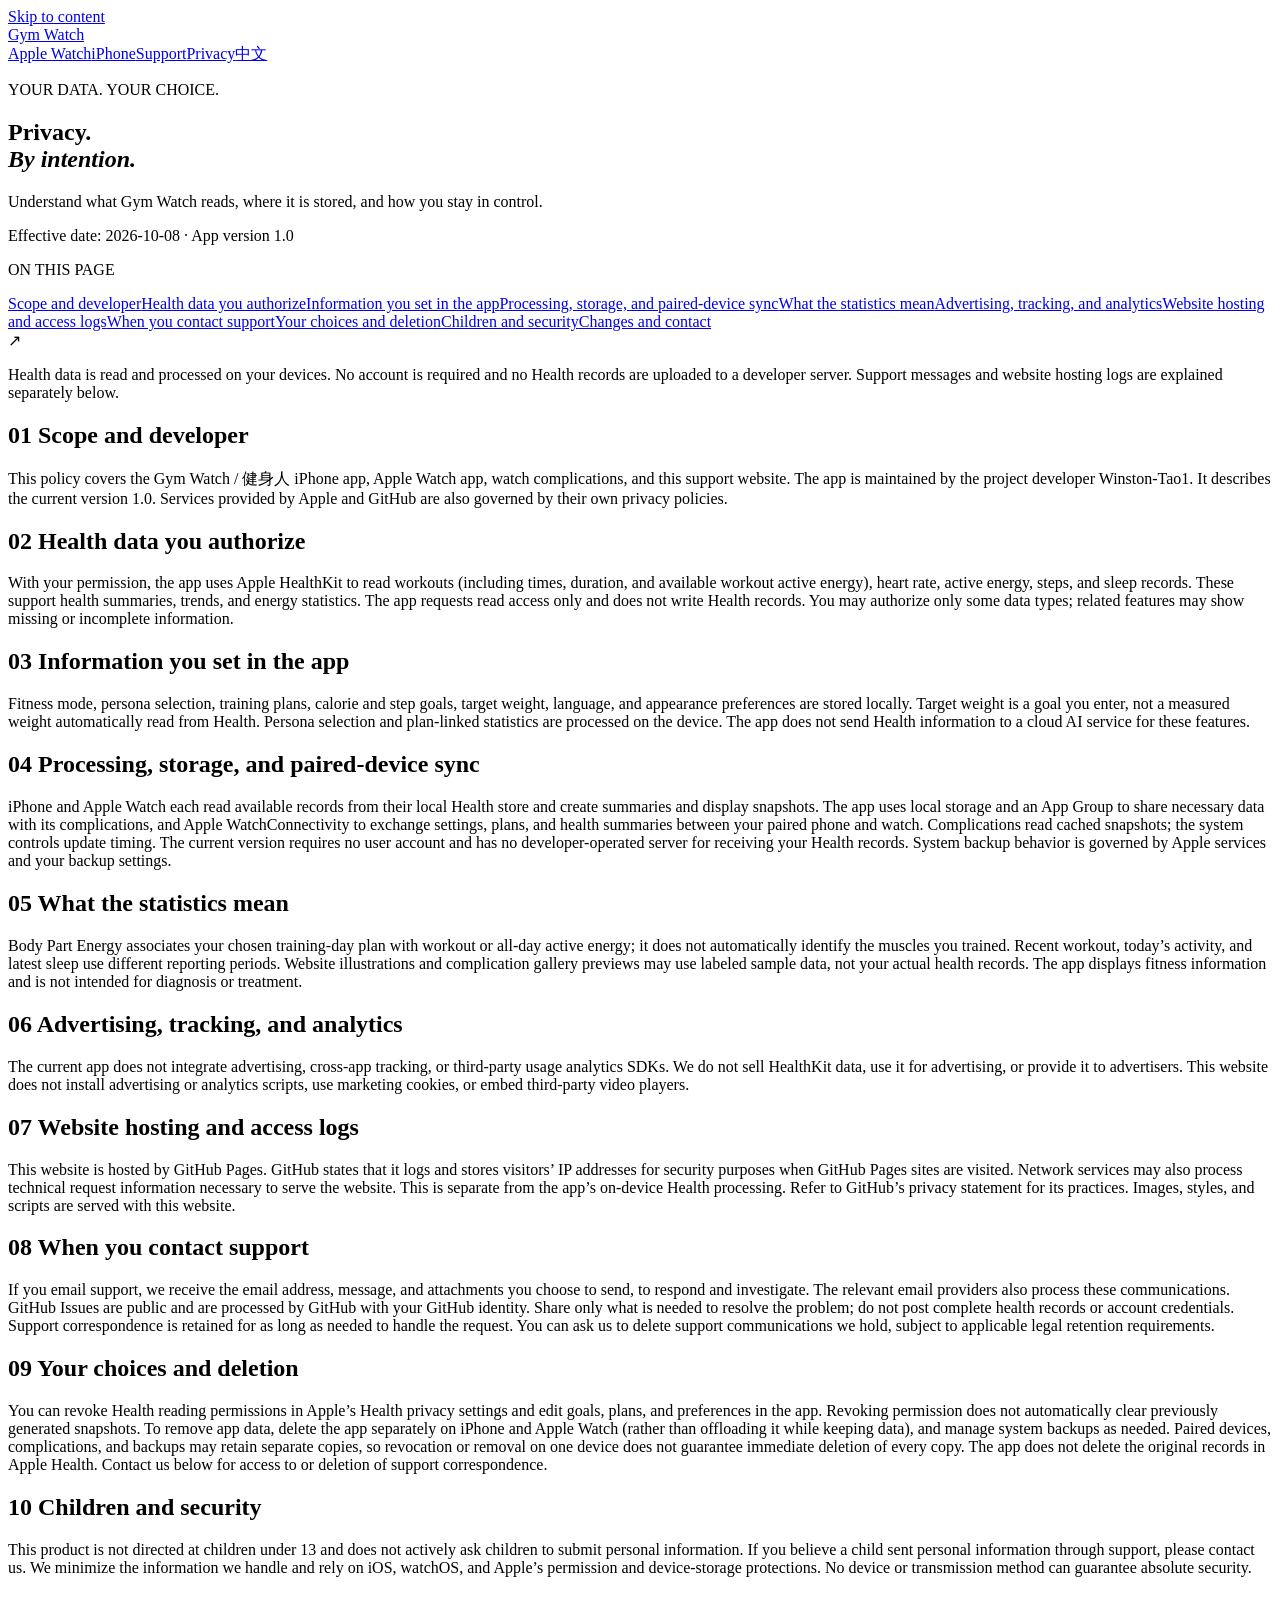
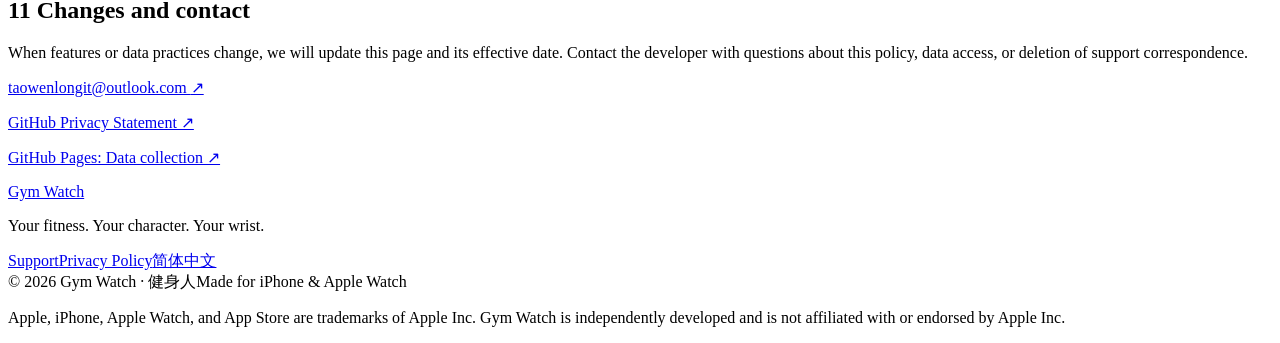
==== privacy/index.html @ c0c01e94 "Build bilingual Gym Watch product, support and privacy website" ====
<!doctype html>
<html lang="en"><head><meta charset="utf-8"><meta name="viewport" content="width=device-width,initial-scale=1"><meta name="theme-color" content="#080c10"><title>Privacy Policy · Gym Watch</title><meta name="description" content="Fitness personas, watch complications, and personal training plans. Made for iPhone and Apple Watch."><link rel="icon" href="/gymwatch-support/assets/icon.webp"><link rel="apple-touch-icon" href="/gymwatch-support/assets/icon.webp"><link rel="canonical" href="https://winston-tao1.github.io/gymwatch-support/privacy/"><link rel="alternate" hreflang="en" href="https://winston-tao1.github.io/gymwatch-support/privacy/"><link rel="alternate" hreflang="zh-Hans" href="https://winston-tao1.github.io/gymwatch-support/zh/privacy/"><link rel="alternate" hreflang="x-default" href="https://winston-tao1.github.io/gymwatch-support/privacy/"><meta property="og:title" content="Privacy Policy · Gym Watch"><meta property="og:description" content="Fitness personas, watch complications, and personal training plans. Made for iPhone and Apple Watch."><meta property="og:type" content="website"><meta property="og:url" content="https://winston-tao1.github.io/gymwatch-support/privacy/"><meta property="og:image" content="https://winston-tao1.github.io/gymwatch-support/assets/icon.webp"><meta name="twitter:card" content="summary"><link rel="stylesheet" href="/gymwatch-support/assets/site.css"><script defer src="/gymwatch-support/assets/site.js"></script></head>
<body class="document-page"><a class="skip" href="#main">Skip to content</a>
<header class="site-header"><div class="nav-wrap"><a class="brand" href="/gymwatch-support/"><img src="/gymwatch-support/assets/icon.webp" alt="" class="" loading="eager" decoding="async"><span>Gym Watch</span></a><nav aria-label="Main navigation"><a class="product-nav" href="/gymwatch-support/#watch">Apple Watch</a><a class="product-nav" href="/gymwatch-support/#iphone">iPhone</a><a href="/gymwatch-support/support/">Support</a><a href="/gymwatch-support/privacy/">Privacy</a><a class="language" href="/gymwatch-support/zh/privacy/" lang="zh-Hans" aria-label="切换至简体中文">中文</a></nav></div></header>
<main id="main"><section class="document-hero section"><p class="eyebrow">YOUR DATA. YOUR CHOICE.</p><h1>Privacy.<br><em>By intention.</em></h1><p class="lead">Understand what Gym Watch reads, where it is stored, and how you stay in control.</p><p class="policy-date">Effective date: 2026-10-08 · App version 1.0</p></section><section class="section policy-layout"><aside><p class="eyebrow">ON THIS PAGE</p><a href="#policy-1">Scope and developer</a><a href="#policy-2">Health data you authorize</a><a href="#policy-3">Information you set in the app</a><a href="#policy-4">Processing, storage, and paired-device sync</a><a href="#policy-5">What the statistics mean</a><a href="#policy-6">Advertising, tracking, and analytics</a><a href="#policy-7">Website hosting and access logs</a><a href="#policy-8">When you contact support</a><a href="#policy-9">Your choices and deletion</a><a href="#policy-10">Children and security</a><a href="#policy-11">Changes and contact</a></aside><article class="policy"><div class="policy-summary"><span>↗</span><p>Health data is read and processed on your devices. No account is required and no Health records are uploaded to a developer server. Support messages and website hosting logs are explained separately below.</p></div><section id="policy-1"><h2><span>01</span> Scope and developer</h2><p>This policy covers the Gym Watch / 健身人 iPhone app, Apple Watch app, watch complications, and this support website. The app is maintained by the project developer Winston-Tao1. It describes the current version 1.0. Services provided by Apple and GitHub are also governed by their own privacy policies.</p></section><section id="policy-2"><h2><span>02</span> Health data you authorize</h2><p>With your permission, the app uses Apple HealthKit to read workouts (including times, duration, and available workout active energy), heart rate, active energy, steps, and sleep records. These support health summaries, trends, and energy statistics. The app requests read access only and does not write Health records. You may authorize only some data types; related features may show missing or incomplete information.</p></section><section id="policy-3"><h2><span>03</span> Information you set in the app</h2><p>Fitness mode, persona selection, training plans, calorie and step goals, target weight, language, and appearance preferences are stored locally. Target weight is a goal you enter, not a measured weight automatically read from Health. Persona selection and plan-linked statistics are processed on the device. The app does not send Health information to a cloud AI service for these features.</p></section><section id="policy-4"><h2><span>04</span> Processing, storage, and paired-device sync</h2><p>iPhone and Apple Watch each read available records from their local Health store and create summaries and display snapshots. The app uses local storage and an App Group to share necessary data with its complications, and Apple WatchConnectivity to exchange settings, plans, and health summaries between your paired phone and watch. Complications read cached snapshots; the system controls update timing. The current version requires no user account and has no developer-operated server for receiving your Health records. System backup behavior is governed by Apple services and your backup settings.</p></section><section id="policy-5"><h2><span>05</span> What the statistics mean</h2><p>Body Part Energy associates your chosen training-day plan with workout or all-day active energy; it does not automatically identify the muscles you trained. Recent workout, today’s activity, and latest sleep use different reporting periods. Website illustrations and complication gallery previews may use labeled sample data, not your actual health records. The app displays fitness information and is not intended for diagnosis or treatment.</p></section><section id="policy-6"><h2><span>06</span> Advertising, tracking, and analytics</h2><p>The current app does not integrate advertising, cross-app tracking, or third-party usage analytics SDKs. We do not sell HealthKit data, use it for advertising, or provide it to advertisers. This website does not install advertising or analytics scripts, use marketing cookies, or embed third-party video players.</p></section><section id="policy-7"><h2><span>07</span> Website hosting and access logs</h2><p>This website is hosted by GitHub Pages. GitHub states that it logs and stores visitors’ IP addresses for security purposes when GitHub Pages sites are visited. Network services may also process technical request information necessary to serve the website. This is separate from the app’s on-device Health processing. Refer to GitHub’s privacy statement for its practices. Images, styles, and scripts are served with this website.</p></section><section id="policy-8"><h2><span>08</span> When you contact support</h2><p>If you email support, we receive the email address, message, and attachments you choose to send, to respond and investigate. The relevant email providers also process these communications. GitHub Issues are public and are processed by GitHub with your GitHub identity. Share only what is needed to resolve the problem; do not post complete health records or account credentials. Support correspondence is retained for as long as needed to handle the request. You can ask us to delete support communications we hold, subject to applicable legal retention requirements.</p></section><section id="policy-9"><h2><span>09</span> Your choices and deletion</h2><p>You can revoke Health reading permissions in Apple’s Health privacy settings and edit goals, plans, and preferences in the app. Revoking permission does not automatically clear previously generated snapshots. To remove app data, delete the app separately on iPhone and Apple Watch (rather than offloading it while keeping data), and manage system backups as needed. Paired devices, complications, and backups may retain separate copies, so revocation or removal on one device does not guarantee immediate deletion of every copy. The app does not delete the original records in Apple Health. Contact us below for access to or deletion of support correspondence.</p></section><section id="policy-10"><h2><span>10</span> Children and security</h2><p>This product is not directed at children under 13 and does not actively ask children to submit personal information. If you believe a child sent personal information through support, please contact us. We minimize the information we handle and rely on iOS, watchOS, and Apple’s permission and device-storage protections. No device or transmission method can guarantee absolute security.</p></section><section id="policy-11"><h2><span>11</span> Changes and contact</h2><p>When features or data practices change, we will update this page and its effective date. Contact the developer with questions about this policy, data access, or deletion of support correspondence.</p></section><div class="policy-contact"><a class="button primary" href="mailto:taowenlongit@outlook.com">taowenlongit@outlook.com <span aria-hidden="true">↗</span></a><p><a href="https://docs.github.com/en/site-policy/privacy-policies/github-general-privacy-statement">GitHub Privacy Statement ↗</a></p><p><a href="https://docs.github.com/en/pages/getting-started-with-github-pages/what-is-github-pages#data-collection">GitHub Pages: Data collection ↗</a></p></div></article></section></main>
<footer><div class="footer-top"><a class="brand" href="/gymwatch-support/"><img src="/gymwatch-support/assets/icon.webp" alt="" class="" loading="lazy" decoding="async"><span>Gym Watch</span></a><p>Your fitness. Your character. Your wrist.</p><div><a href="/gymwatch-support/support/">Support</a><a href="/gymwatch-support/privacy/">Privacy Policy</a><a href="/gymwatch-support/zh/privacy/">简体中文</a></div></div><div class="footer-bottom"><span>© 2026 Gym Watch · 健身人</span><span>Made for iPhone & Apple Watch</span></div><p class="trademark">Apple, iPhone, Apple Watch, and App Store are trademarks of Apple Inc. Gym Watch is independently developed and is not affiliated with or endorsed by Apple Inc.</p></footer></body></html>
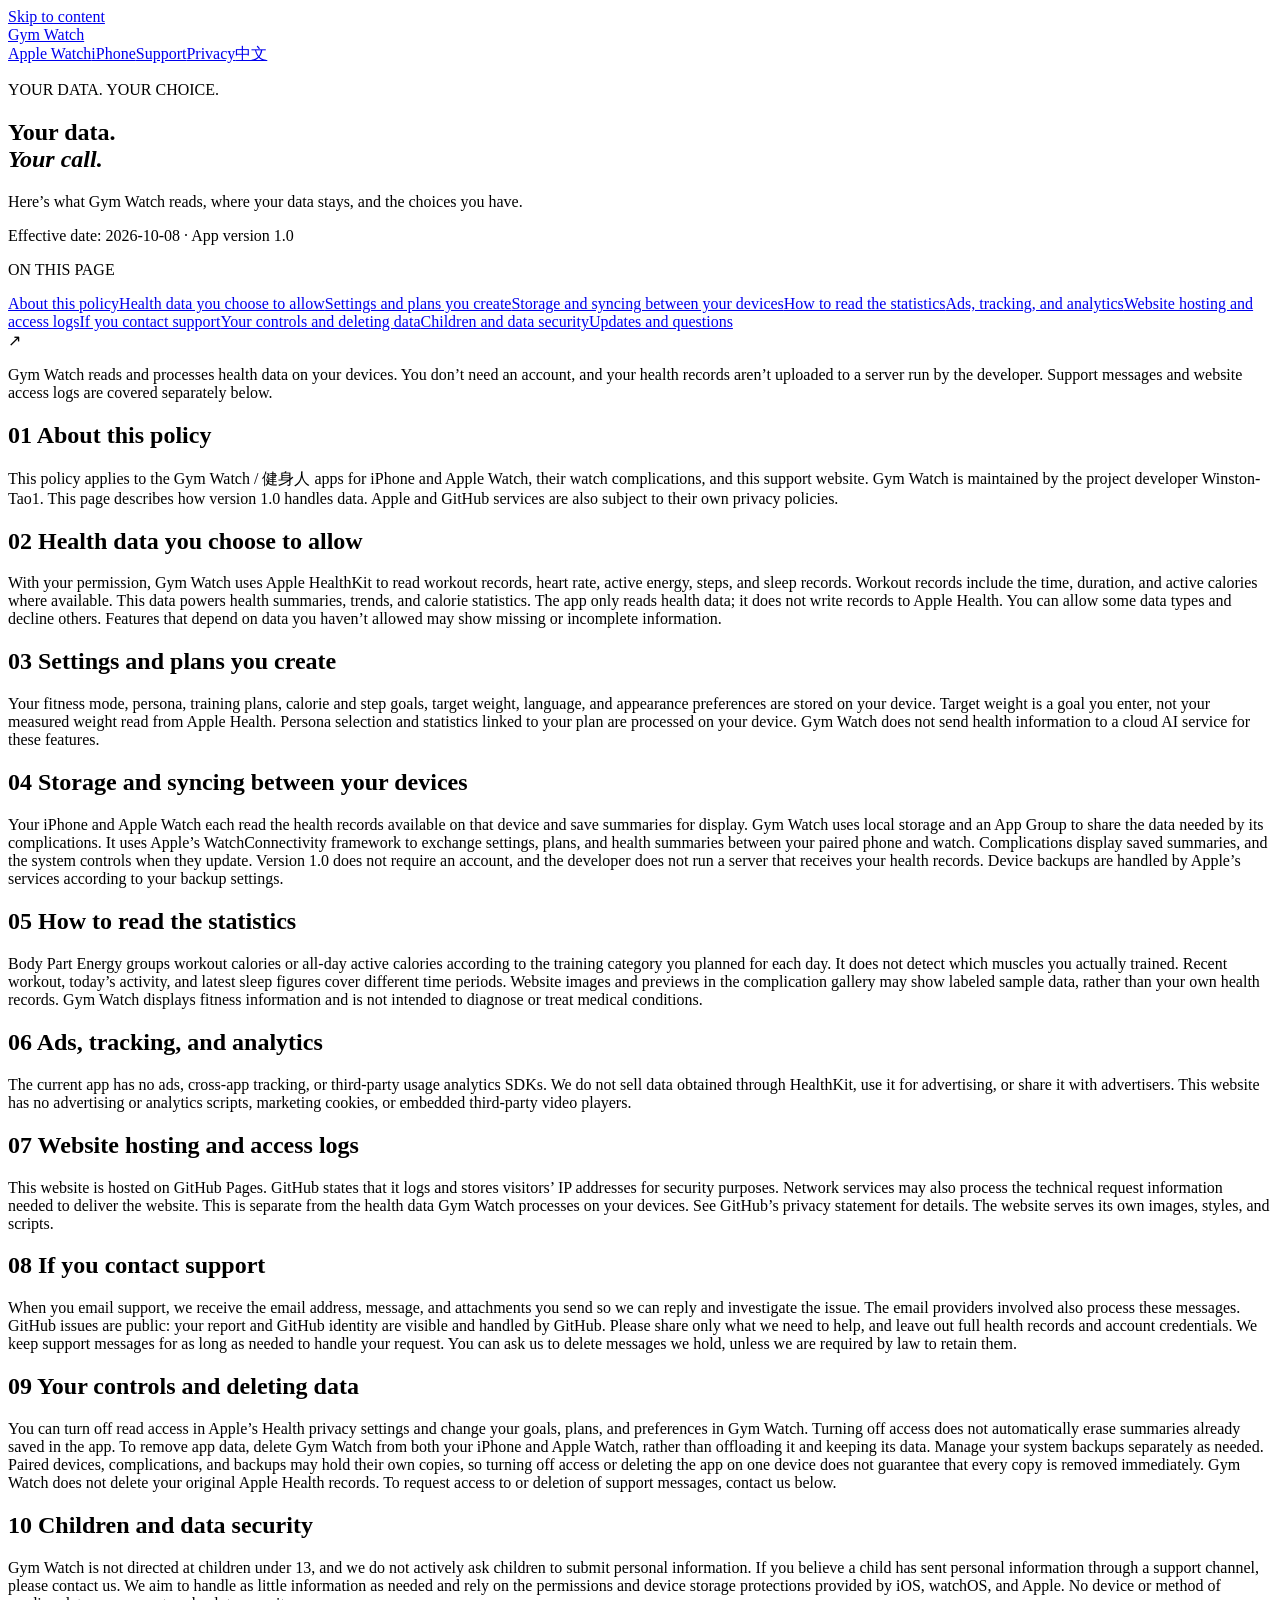
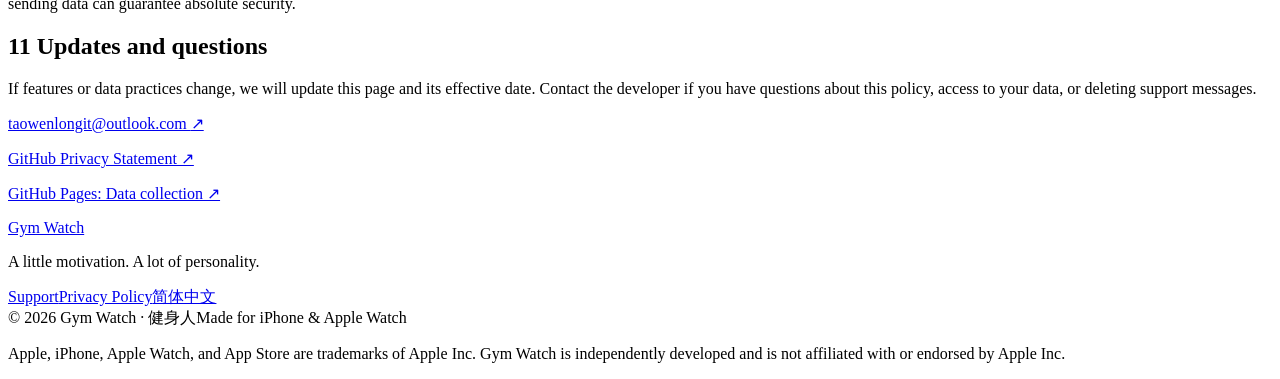
==== commit 7f7fbf1d: "Polish English website copy and simplify Chinese hero title" ====
--- a/privacy/index.html
+++ b/privacy/index.html
@@ -1,6 +1,6 @@
 <!doctype html>
-<html lang="en"><head><meta charset="utf-8"><meta name="viewport" content="width=device-width,initial-scale=1"><meta name="theme-color" content="#080c10"><title>Privacy Policy · Gym Watch</title><meta name="description" content="Fitness personas, watch complications, and personal training plans. Made for iPhone and Apple Watch."><link rel="icon" href="/gymwatch-support/assets/icon.webp"><link rel="apple-touch-icon" href="/gymwatch-support/assets/icon.webp"><link rel="canonical" href="https://winston-tao1.github.io/gymwatch-support/privacy/"><link rel="alternate" hreflang="en" href="https://winston-tao1.github.io/gymwatch-support/privacy/"><link rel="alternate" hreflang="zh-Hans" href="https://winston-tao1.github.io/gymwatch-support/zh/privacy/"><link rel="alternate" hreflang="x-default" href="https://winston-tao1.github.io/gymwatch-support/privacy/"><meta property="og:title" content="Privacy Policy · Gym Watch"><meta property="og:description" content="Fitness personas, watch complications, and personal training plans. Made for iPhone and Apple Watch."><meta property="og:type" content="website"><meta property="og:url" content="https://winston-tao1.github.io/gymwatch-support/privacy/"><meta property="og:image" content="https://winston-tao1.github.io/gymwatch-support/assets/icon.webp"><meta name="twitter:card" content="summary"><link rel="stylesheet" href="/gymwatch-support/assets/site.css"><script defer src="/gymwatch-support/assets/site.js"></script></head>
+<html lang="en"><head><meta charset="utf-8"><meta name="viewport" content="width=device-width,initial-scale=1"><meta name="theme-color" content="#080c10"><title>Privacy Policy · Gym Watch</title><meta name="description" content="Give your fitness some personality. Customize your Apple Watch face, plan your workouts, and explore your progress with Gym Watch for iPhone and Apple Watch."><link rel="icon" href="/gymwatch-support/assets/icon.webp"><link rel="apple-touch-icon" href="/gymwatch-support/assets/icon.webp"><link rel="canonical" href="https://winston-tao1.github.io/gymwatch-support/privacy/"><link rel="alternate" hreflang="en" href="https://winston-tao1.github.io/gymwatch-support/privacy/"><link rel="alternate" hreflang="zh-Hans" href="https://winston-tao1.github.io/gymwatch-support/zh/privacy/"><link rel="alternate" hreflang="x-default" href="https://winston-tao1.github.io/gymwatch-support/privacy/"><meta property="og:title" content="Privacy Policy · Gym Watch"><meta property="og:description" content="Give your fitness some personality. Customize your Apple Watch face, plan your workouts, and explore your progress with Gym Watch for iPhone and Apple Watch."><meta property="og:type" content="website"><meta property="og:url" content="https://winston-tao1.github.io/gymwatch-support/privacy/"><meta property="og:image" content="https://winston-tao1.github.io/gymwatch-support/assets/icon.webp"><meta name="twitter:card" content="summary"><link rel="stylesheet" href="/gymwatch-support/assets/site.css?v=420375645e"><script defer src="/gymwatch-support/assets/site.js"></script></head>
 <body class="document-page"><a class="skip" href="#main">Skip to content</a>
-<header class="site-header"><div class="nav-wrap"><a class="brand" href="/gymwatch-support/"><img src="/gymwatch-support/assets/icon.webp" alt="" class="" loading="eager" decoding="async"><span>Gym Watch</span></a><nav aria-label="Main navigation"><a class="product-nav" href="/gymwatch-support/#watch">Apple Watch</a><a class="product-nav" href="/gymwatch-support/#iphone">iPhone</a><a href="/gymwatch-support/support/">Support</a><a href="/gymwatch-support/privacy/">Privacy</a><a class="language" href="/gymwatch-support/zh/privacy/" lang="zh-Hans" aria-label="切换至简体中文">中文</a></nav></div></header>
-<main id="main"><section class="document-hero section"><p class="eyebrow">YOUR DATA. YOUR CHOICE.</p><h1>Privacy.<br><em>By intention.</em></h1><p class="lead">Understand what Gym Watch reads, where it is stored, and how you stay in control.</p><p class="policy-date">Effective date: 2026-10-08 · App version 1.0</p></section><section class="section policy-layout"><aside><p class="eyebrow">ON THIS PAGE</p><a href="#policy-1">Scope and developer</a><a href="#policy-2">Health data you authorize</a><a href="#policy-3">Information you set in the app</a><a href="#policy-4">Processing, storage, and paired-device sync</a><a href="#policy-5">What the statistics mean</a><a href="#policy-6">Advertising, tracking, and analytics</a><a href="#policy-7">Website hosting and access logs</a><a href="#policy-8">When you contact support</a><a href="#policy-9">Your choices and deletion</a><a href="#policy-10">Children and security</a><a href="#policy-11">Changes and contact</a></aside><article class="policy"><div class="policy-summary"><span>↗</span><p>Health data is read and processed on your devices. No account is required and no Health records are uploaded to a developer server. Support messages and website hosting logs are explained separately below.</p></div><section id="policy-1"><h2><span>01</span> Scope and developer</h2><p>This policy covers the Gym Watch / 健身人 iPhone app, Apple Watch app, watch complications, and this support website. The app is maintained by the project developer Winston-Tao1. It describes the current version 1.0. Services provided by Apple and GitHub are also governed by their own privacy policies.</p></section><section id="policy-2"><h2><span>02</span> Health data you authorize</h2><p>With your permission, the app uses Apple HealthKit to read workouts (including times, duration, and available workout active energy), heart rate, active energy, steps, and sleep records. These support health summaries, trends, and energy statistics. The app requests read access only and does not write Health records. You may authorize only some data types; related features may show missing or incomplete information.</p></section><section id="policy-3"><h2><span>03</span> Information you set in the app</h2><p>Fitness mode, persona selection, training plans, calorie and step goals, target weight, language, and appearance preferences are stored locally. Target weight is a goal you enter, not a measured weight automatically read from Health. Persona selection and plan-linked statistics are processed on the device. The app does not send Health information to a cloud AI service for these features.</p></section><section id="policy-4"><h2><span>04</span> Processing, storage, and paired-device sync</h2><p>iPhone and Apple Watch each read available records from their local Health store and create summaries and display snapshots. The app uses local storage and an App Group to share necessary data with its complications, and Apple WatchConnectivity to exchange settings, plans, and health summaries between your paired phone and watch. Complications read cached snapshots; the system controls update timing. The current version requires no user account and has no developer-operated server for receiving your Health records. System backup behavior is governed by Apple services and your backup settings.</p></section><section id="policy-5"><h2><span>05</span> What the statistics mean</h2><p>Body Part Energy associates your chosen training-day plan with workout or all-day active energy; it does not automatically identify the muscles you trained. Recent workout, today’s activity, and latest sleep use different reporting periods. Website illustrations and complication gallery previews may use labeled sample data, not your actual health records. The app displays fitness information and is not intended for diagnosis or treatment.</p></section><section id="policy-6"><h2><span>06</span> Advertising, tracking, and analytics</h2><p>The current app does not integrate advertising, cross-app tracking, or third-party usage analytics SDKs. We do not sell HealthKit data, use it for advertising, or provide it to advertisers. This website does not install advertising or analytics scripts, use marketing cookies, or embed third-party video players.</p></section><section id="policy-7"><h2><span>07</span> Website hosting and access logs</h2><p>This website is hosted by GitHub Pages. GitHub states that it logs and stores visitors’ IP addresses for security purposes when GitHub Pages sites are visited. Network services may also process technical request information necessary to serve the website. This is separate from the app’s on-device Health processing. Refer to GitHub’s privacy statement for its practices. Images, styles, and scripts are served with this website.</p></section><section id="policy-8"><h2><span>08</span> When you contact support</h2><p>If you email support, we receive the email address, message, and attachments you choose to send, to respond and investigate. The relevant email providers also process these communications. GitHub Issues are public and are processed by GitHub with your GitHub identity. Share only what is needed to resolve the problem; do not post complete health records or account credentials. Support correspondence is retained for as long as needed to handle the request. You can ask us to delete support communications we hold, subject to applicable legal retention requirements.</p></section><section id="policy-9"><h2><span>09</span> Your choices and deletion</h2><p>You can revoke Health reading permissions in Apple’s Health privacy settings and edit goals, plans, and preferences in the app. Revoking permission does not automatically clear previously generated snapshots. To remove app data, delete the app separately on iPhone and Apple Watch (rather than offloading it while keeping data), and manage system backups as needed. Paired devices, complications, and backups may retain separate copies, so revocation or removal on one device does not guarantee immediate deletion of every copy. The app does not delete the original records in Apple Health. Contact us below for access to or deletion of support correspondence.</p></section><section id="policy-10"><h2><span>10</span> Children and security</h2><p>This product is not directed at children under 13 and does not actively ask children to submit personal information. If you believe a child sent personal information through support, please contact us. We minimize the information we handle and rely on iOS, watchOS, and Apple’s permission and device-storage protections. No device or transmission method can guarantee absolute security.</p></section><section id="policy-11"><h2><span>11</span> Changes and contact</h2><p>When features or data practices change, we will update this page and its effective date. Contact the developer with questions about this policy, data access, or deletion of support correspondence.</p></section><div class="policy-contact"><a class="button primary" href="mailto:taowenlongit@outlook.com">taowenlongit@outlook.com <span aria-hidden="true">↗</span></a><p><a href="https://docs.github.com/en/site-policy/privacy-policies/github-general-privacy-statement">GitHub Privacy Statement ↗</a></p><p><a href="https://docs.github.com/en/pages/getting-started-with-github-pages/what-is-github-pages#data-collection">GitHub Pages: Data collection ↗</a></p></div></article></section></main>
-<footer><div class="footer-top"><a class="brand" href="/gymwatch-support/"><img src="/gymwatch-support/assets/icon.webp" alt="" class="" loading="lazy" decoding="async"><span>Gym Watch</span></a><p>Your fitness. Your character. Your wrist.</p><div><a href="/gymwatch-support/support/">Support</a><a href="/gymwatch-support/privacy/">Privacy Policy</a><a href="/gymwatch-support/zh/privacy/">简体中文</a></div></div><div class="footer-bottom"><span>© 2026 Gym Watch · 健身人</span><span>Made for iPhone & Apple Watch</span></div><p class="trademark">Apple, iPhone, Apple Watch, and App Store are trademarks of Apple Inc. Gym Watch is independently developed and is not affiliated with or endorsed by Apple Inc.</p></footer></body></html>+<header class="site-header"><div class="nav-wrap"><a class="brand" href="/gymwatch-support/"><img src="/gymwatch-support/assets/icon.webp?v=66f7e0c94d" alt="" class="" loading="eager" decoding="async"><span>Gym Watch</span></a><nav aria-label="Main navigation"><a class="product-nav" href="/gymwatch-support/#watch">Apple Watch</a><a class="product-nav" href="/gymwatch-support/#iphone">iPhone</a><a href="/gymwatch-support/support/">Support</a><a href="/gymwatch-support/privacy/">Privacy</a><a class="language" href="/gymwatch-support/zh/privacy/" lang="zh-Hans" aria-label="切换至简体中文">中文</a></nav></div></header>
+<main id="main"><section class="document-hero section"><p class="eyebrow">YOUR DATA. YOUR CHOICE.</p><h1>Your data.<br><em>Your call.</em></h1><p class="lead">Here’s what Gym Watch reads, where your data stays, and the choices you have.</p><p class="policy-date">Effective date: 2026-10-08 · App version 1.0</p></section><section class="section policy-layout"><aside><p class="eyebrow">ON THIS PAGE</p><a href="#policy-1">About this policy</a><a href="#policy-2">Health data you choose to allow</a><a href="#policy-3">Settings and plans you create</a><a href="#policy-4">Storage and syncing between your devices</a><a href="#policy-5">How to read the statistics</a><a href="#policy-6">Ads, tracking, and analytics</a><a href="#policy-7">Website hosting and access logs</a><a href="#policy-8">If you contact support</a><a href="#policy-9">Your controls and deleting data</a><a href="#policy-10">Children and data security</a><a href="#policy-11">Updates and questions</a></aside><article class="policy"><div class="policy-summary"><span>↗</span><p>Gym Watch reads and processes health data on your devices. You don’t need an account, and your health records aren’t uploaded to a server run by the developer. Support messages and website access logs are covered separately below.</p></div><section id="policy-1"><h2><span>01</span> About this policy</h2><p>This policy applies to the Gym Watch / 健身人 apps for iPhone and Apple Watch, their watch complications, and this support website. Gym Watch is maintained by the project developer Winston-Tao1. This page describes how version 1.0 handles data. Apple and GitHub services are also subject to their own privacy policies.</p></section><section id="policy-2"><h2><span>02</span> Health data you choose to allow</h2><p>With your permission, Gym Watch uses Apple HealthKit to read workout records, heart rate, active energy, steps, and sleep records. Workout records include the time, duration, and active calories where available. This data powers health summaries, trends, and calorie statistics. The app only reads health data; it does not write records to Apple Health. You can allow some data types and decline others. Features that depend on data you haven’t allowed may show missing or incomplete information.</p></section><section id="policy-3"><h2><span>03</span> Settings and plans you create</h2><p>Your fitness mode, persona, training plans, calorie and step goals, target weight, language, and appearance preferences are stored on your device. Target weight is a goal you enter, not your measured weight read from Apple Health. Persona selection and statistics linked to your plan are processed on your device. Gym Watch does not send health information to a cloud AI service for these features.</p></section><section id="policy-4"><h2><span>04</span> Storage and syncing between your devices</h2><p>Your iPhone and Apple Watch each read the health records available on that device and save summaries for display. Gym Watch uses local storage and an App Group to share the data needed by its complications. It uses Apple’s WatchConnectivity framework to exchange settings, plans, and health summaries between your paired phone and watch. Complications display saved summaries, and the system controls when they update. Version 1.0 does not require an account, and the developer does not run a server that receives your health records. Device backups are handled by Apple’s services according to your backup settings.</p></section><section id="policy-5"><h2><span>05</span> How to read the statistics</h2><p>Body Part Energy groups workout calories or all-day active calories according to the training category you planned for each day. It does not detect which muscles you actually trained. Recent workout, today’s activity, and latest sleep figures cover different time periods. Website images and previews in the complication gallery may show labeled sample data, rather than your own health records. Gym Watch displays fitness information and is not intended to diagnose or treat medical conditions.</p></section><section id="policy-6"><h2><span>06</span> Ads, tracking, and analytics</h2><p>The current app has no ads, cross-app tracking, or third-party usage analytics SDKs. We do not sell data obtained through HealthKit, use it for advertising, or share it with advertisers. This website has no advertising or analytics scripts, marketing cookies, or embedded third-party video players.</p></section><section id="policy-7"><h2><span>07</span> Website hosting and access logs</h2><p>This website is hosted on GitHub Pages. GitHub states that it logs and stores visitors’ IP addresses for security purposes. Network services may also process the technical request information needed to deliver the website. This is separate from the health data Gym Watch processes on your devices. See GitHub’s privacy statement for details. The website serves its own images, styles, and scripts.</p></section><section id="policy-8"><h2><span>08</span> If you contact support</h2><p>When you email support, we receive the email address, message, and attachments you send so we can reply and investigate the issue. The email providers involved also process these messages. GitHub issues are public: your report and GitHub identity are visible and handled by GitHub. Please share only what we need to help, and leave out full health records and account credentials. We keep support messages for as long as needed to handle your request. You can ask us to delete messages we hold, unless we are required by law to retain them.</p></section><section id="policy-9"><h2><span>09</span> Your controls and deleting data</h2><p>You can turn off read access in Apple’s Health privacy settings and change your goals, plans, and preferences in Gym Watch. Turning off access does not automatically erase summaries already saved in the app. To remove app data, delete Gym Watch from both your iPhone and Apple Watch, rather than offloading it and keeping its data. Manage your system backups separately as needed. Paired devices, complications, and backups may hold their own copies, so turning off access or deleting the app on one device does not guarantee that every copy is removed immediately. Gym Watch does not delete your original Apple Health records. To request access to or deletion of support messages, contact us below.</p></section><section id="policy-10"><h2><span>10</span> Children and data security</h2><p>Gym Watch is not directed at children under 13, and we do not actively ask children to submit personal information. If you believe a child has sent personal information through a support channel, please contact us. We aim to handle as little information as needed and rely on the permissions and device storage protections provided by iOS, watchOS, and Apple. No device or method of sending data can guarantee absolute security.</p></section><section id="policy-11"><h2><span>11</span> Updates and questions</h2><p>If features or data practices change, we will update this page and its effective date. Contact the developer if you have questions about this policy, access to your data, or deleting support messages.</p></section><div class="policy-contact"><a class="button primary" href="mailto:taowenlongit@outlook.com">taowenlongit@outlook.com <span aria-hidden="true">↗</span></a><p><a href="https://docs.github.com/en/site-policy/privacy-policies/github-general-privacy-statement">GitHub Privacy Statement ↗</a></p><p><a href="https://docs.github.com/en/pages/getting-started-with-github-pages/what-is-github-pages#data-collection">GitHub Pages: Data collection ↗</a></p></div></article></section></main>
+<footer><div class="footer-top"><a class="brand" href="/gymwatch-support/"><img src="/gymwatch-support/assets/icon.webp?v=66f7e0c94d" alt="" class="" loading="lazy" decoding="async"><span>Gym Watch</span></a><p>A little motivation. A lot of personality.</p><div><a href="/gymwatch-support/support/">Support</a><a href="/gymwatch-support/privacy/">Privacy Policy</a><a href="/gymwatch-support/zh/privacy/">简体中文</a></div></div><div class="footer-bottom"><span>© 2026 Gym Watch · 健身人</span><span>Made for iPhone & Apple Watch</span></div><p class="trademark">Apple, iPhone, Apple Watch, and App Store are trademarks of Apple Inc. Gym Watch is independently developed and is not affiliated with or endorsed by Apple Inc.</p></footer></body></html>
